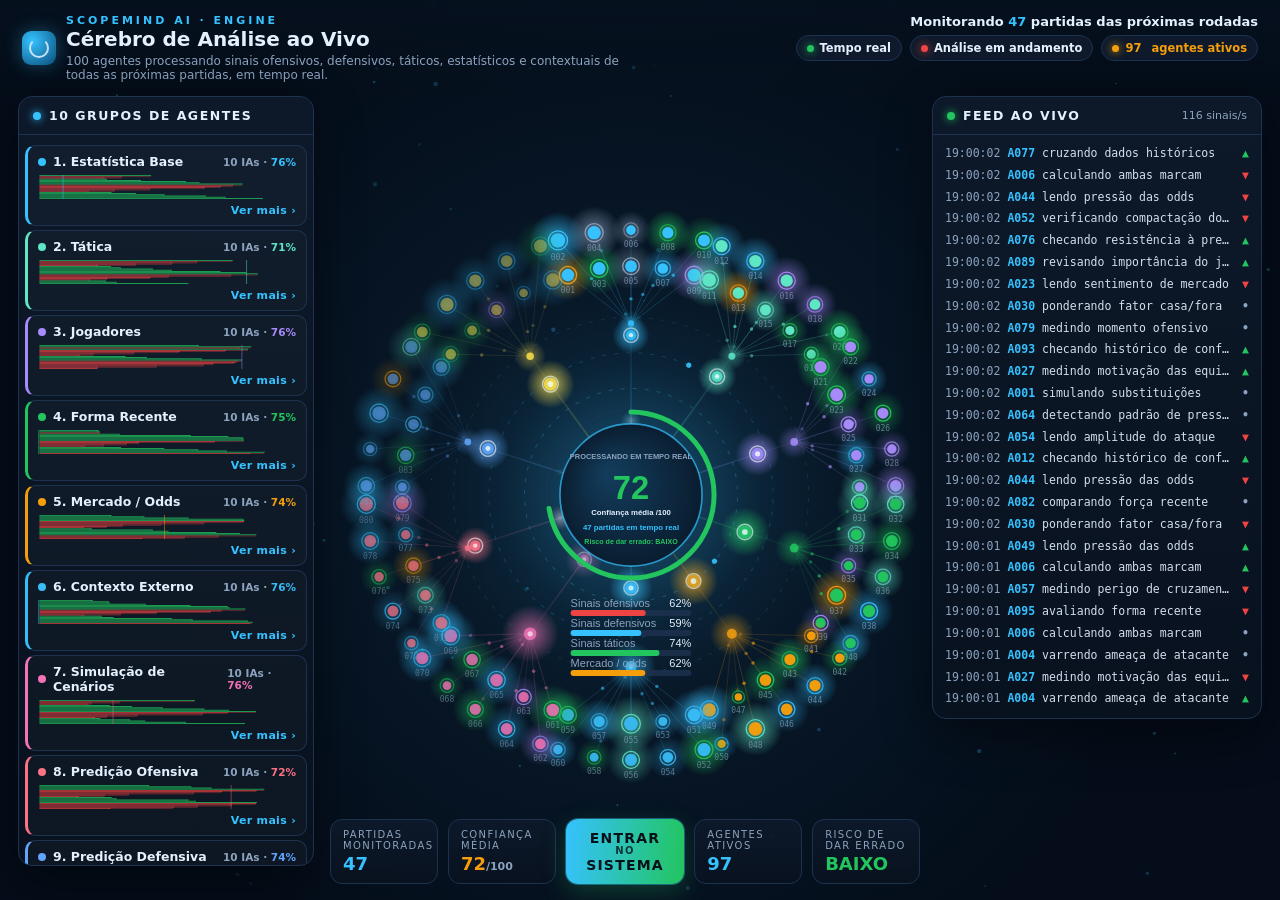
==== web/cerebro.html @ 1e718d7d "Cerebro de Analise ao Vivo como tela inicial pos-login - web/cerebro.html: tela cenografica (100 age" ====
<!doctype html>
<html lang="pt-BR">
<head>
<meta charset="utf-8">
<meta name="viewport" content="width=device-width, initial-scale=1, maximum-scale=1">
<title>Cérebro de Análise ao Vivo — ScopeMind AI</title>
<style>
  :root{
    --bg:#06111F; --panel:#0E1A2B; --border:#1E3250; --primary:#35C2FF;
    --secondary:#22C55E; --warning:#F59E0B; --danger:#EF4444;
    --text:#E5F0FF; --muted:#8CA3BF; --glow:rgba(53,194,255,.35);
  }
  *{box-sizing:border-box; -webkit-tap-highlight-color:transparent}
  html,body{margin:0; height:100%; background:var(--bg); color:var(--text);
    font-family:"Segoe UI",system-ui,-apple-system,Roboto,Arial,sans-serif; overflow:hidden}
  #stage{position:fixed; inset:0; overflow:hidden}
  canvas#scene{position:absolute; inset:0; display:block}

  /* ===== Cabeçalho ===== */
  #header{position:absolute; top:0; left:0; right:0; padding:14px 22px;
    display:flex; align-items:flex-start; gap:18px; pointer-events:none;
    background:linear-gradient(180deg, rgba(6,17,31,.88) 0%, rgba(6,17,31,0) 100%); z-index:6}
  #header .brand{display:flex; align-items:center; gap:10px; pointer-events:auto}
  .logo-mark{width:34px;height:34px;border-radius:9px;
    background:radial-gradient(circle at 30% 30%, #35C2FF, #0a4f7a);
    box-shadow:0 0 18px var(--glow); position:relative; flex:0 0 auto}
  .logo-mark::after{content:""; position:absolute; inset:7px; border-radius:50%;
    border:2px solid rgba(229,240,255,.85); border-top-color:transparent; animation:spin 3.2s linear infinite}
  .h-titles{min-width:0}
  .h-kicker{font-size:11px; letter-spacing:3px; color:var(--primary); font-weight:700; text-transform:uppercase}
  .h-title{font-size:20px; font-weight:800; line-height:1.15; margin-top:1px}
  .h-sub{font-size:12px; color:var(--muted); margin-top:3px; max-width:560px}
  .h-right{margin-left:auto; display:flex; flex-direction:column; align-items:flex-end; gap:6px; pointer-events:auto}
  .chips{display:flex; gap:8px; flex-wrap:wrap; justify-content:flex-end}
  .chip{display:inline-flex; align-items:center; gap:6px; font-size:11.5px; font-weight:700;
    padding:5px 10px; border-radius:999px; background:var(--panel); border:1px solid var(--border)}
  .chip .dot{width:7px;height:7px;border-radius:50%; background:var(--secondary); box-shadow:0 0 8px var(--secondary)}
  .chip.live .dot{background:var(--danger); box-shadow:0 0 10px var(--danger); animation:blink 1.1s infinite}
  .chip.amber{color:var(--warning)}
  .h-mon{font-size:13px; color:var(--text); font-weight:700}
  .h-mon b{color:var(--primary)}
  .switcher{display:flex; gap:4px; background:var(--panel); border:1px solid var(--border); border-radius:10px; padding:4px}
  .switcher button{font:inherit; font-size:11.5px; font-weight:700; color:var(--muted); background:transparent;
    border:0; padding:6px 12px; border-radius:7px; cursor:pointer; transition:.18s}
  .switcher button.on{background:linear-gradient(180deg,#13314f,#0c2238); color:var(--text); box-shadow:0 0 0 1px var(--border)}

  /* ===== Painel esquerdo: 10 grupos ===== */
  #groups{position:absolute; top:96px; left:18px; width:296px; max-height:calc(100% - 130px);
    background:linear-gradient(180deg, rgba(14,26,43,.92), rgba(9,18,31,.92));
    border:1px solid var(--border); border-radius:14px; backdrop-filter:blur(6px);
    display:flex; flex-direction:column; overflow:hidden; z-index:6; box-shadow:0 16px 50px rgba(0,0,0,.45)}
  #groups .g-head{display:flex; align-items:center; gap:8px; padding:11px 14px; border-bottom:1px solid var(--border)}
  #groups .g-head h3{margin:0; font-size:12.5px; letter-spacing:1.5px; text-transform:uppercase}
  #groups .g-head .dot{width:8px;height:8px;border-radius:50%;background:var(--primary);box-shadow:0 0 8px var(--primary);animation:blink 1.3s infinite}
  #glist{overflow-y:auto; overflow-x:hidden; padding:6px}
  #glist::-webkit-scrollbar{width:6px} #glist::-webkit-scrollbar-thumb{background:var(--border); border-radius:4px}
  .g-block{display:block; width:100%; text-align:left; cursor:pointer; margin:4px 0; padding:8px 10px;
    background:rgba(255,255,255,.02); border:1px solid var(--border); border-left-width:3px; border-radius:10px;
    transition:.15s; font:inherit; color:var(--text)}
  .g-block:hover{background:rgba(53,194,255,.08); transform:translateX(2px)}
  .g-block .g-top{display:flex; align-items:center; gap:7px}
  .g-block .g-dot{width:8px;height:8px;border-radius:50%; flex:0 0 auto; animation:pulseDot 1.6s infinite}
  .g-block .g-name{font-size:12.5px; font-weight:700}
  .g-block .g-meta{margin-left:auto; font-size:10.5px; color:var(--muted); font-weight:700}
  .g-block canvas{display:block; width:100%; height:24px; margin-top:6px}
  .g-block .g-more{margin-top:5px; font-size:11px; font-weight:800; text-align:right; color:var(--primary); letter-spacing:.3px}

  /* ===== Feed lateral ===== */
  #feed{position:absolute; top:96px; right:18px; width:330px; max-height:calc(100% - 130px);
    background:linear-gradient(180deg, rgba(14,26,43,.92), rgba(9,18,31,.92));
    border:1px solid var(--border); border-radius:14px; backdrop-filter:blur(6px);
    display:flex; flex-direction:column; overflow:hidden; z-index:6; box-shadow:0 16px 50px rgba(0,0,0,.45)}
  #feed .f-head{display:flex; align-items:center; gap:8px; padding:11px 14px; border-bottom:1px solid var(--border)}
  #feed .f-head .dot{width:8px;height:8px;border-radius:50%;background:var(--secondary);box-shadow:0 0 8px var(--secondary);animation:blink 1.3s infinite}
  #feed .f-head h3{margin:0; font-size:12.5px; letter-spacing:1.5px; text-transform:uppercase}
  #feed .f-head .count{margin-left:auto; font-size:11px; color:var(--muted)}
  #feedlist{padding:8px 12px; overflow:hidden; font-family:"Consolas",ui-monospace,monospace; font-size:11.5px; line-height:1.55}
  .f-row{display:flex; gap:7px; padding:2px 0; opacity:0; transform:translateY(-4px); animation:fin .35s forwards}
  .f-row .t{color:var(--muted)}
  .f-row .a{color:var(--primary); font-weight:700; flex:0 0 auto}
  .f-row .m{color:var(--text); opacity:.92; min-width:0; overflow:hidden; text-overflow:ellipsis; white-space:nowrap}
  .f-row .imp{margin-left:auto; font-weight:700}
  .imp.up{color:var(--secondary)} .imp.dn{color:var(--danger)} .imp.nu{color:var(--muted)}

  /* metrics bar */
  #metrics{position:absolute; left:330px; bottom:16px; right:360px; z-index:6;
    display:flex; gap:10px; align-items:stretch}
  .metric{flex:1; background:linear-gradient(180deg, rgba(14,26,43,.9), rgba(9,18,31,.9));
    border:1px solid var(--border); border-radius:12px; padding:9px 12px; min-width:0}
  .metric .lbl{font-size:10px; letter-spacing:1.4px; text-transform:uppercase; color:var(--muted)}
  .metric .val{font-size:18px; font-weight:800; margin-top:2px; white-space:nowrap}
  .metric .val small{font-size:11px; color:var(--muted); font-weight:600}
  .metric.cy .val{color:var(--primary)} .metric.gr .val{color:var(--secondary)}
  .metric.am .val{color:var(--warning)} .metric.rd .val{color:var(--secondary)}
  .metric-btn{flex:1.3; cursor:pointer; border:0; font:inherit; letter-spacing:1.2px;
    color:#061018; background:linear-gradient(95deg,#35C2FF,#22C55E); border-radius:12px;
    display:flex; flex-direction:column; align-items:center; justify-content:center; gap:1px; line-height:1.04;
    box-shadow:0 0 0 1px rgba(53,194,255,.4), 0 8px 26px rgba(34,197,94,.25);
    transition:transform .15s, filter .15s; animation:ctaPulse 2.6s ease-in-out infinite}
  .metric-btn b{font-size:14px; font-weight:800}
  .metric-btn .mid{font-size:10px; font-weight:700; opacity:.78}
  .metric-btn:hover{filter:brightness(1.08); transform:translateY(-2px)}
  @keyframes ctaPulse{0%,100%{box-shadow:0 0 0 1px rgba(53,194,255,.4),0 6px 22px rgba(34,197,94,.22)}
    50%{box-shadow:0 0 0 1px rgba(53,194,255,.75),0 12px 34px rgba(34,197,94,.55)}}
  #toast{position:absolute; left:50%; bottom:82px; transform:translateX(-50%) translateY(8px); z-index:25;
    background:rgba(8,18,32,.96); border:1px solid var(--primary); color:var(--text);
    padding:10px 16px; border-radius:12px; font-size:13px; font-weight:600; opacity:0;
    pointer-events:none; transition:.2s; box-shadow:0 12px 40px rgba(0,0,0,.5)}
  #toast.on{opacity:1; transform:translateX(-50%) translateY(0)}

  /* tooltip + modais */
  #tip{position:absolute; z-index:20; pointer-events:none; max-width:250px; padding:10px 12px;
    background:rgba(8,18,32,.97); border:1px solid var(--primary); border-radius:11px;
    box-shadow:0 12px 40px rgba(0,0,0,.5); font-size:12px; opacity:0; transform:translateY(4px); transition:opacity .12s, transform .12s}
  #tip.on{opacity:1; transform:translateY(0)}
  #tip .tt-name{font-weight:800}
  #tip .tt-cat{font-size:10.5px; letter-spacing:1px; text-transform:uppercase; margin-top:1px}
  #tip .tt-row{display:flex; justify-content:space-between; gap:14px; margin-top:5px; color:var(--muted)}
  #tip .tt-row b{color:var(--text)}
  #tip canvas{margin-top:7px; width:226px; height:34px; display:block; border-radius:6px; background:rgba(255,255,255,.03)}

  .ovl{position:absolute; inset:0; z-index:30; display:none; align-items:center; justify-content:center;
    background:rgba(3,9,17,.62); backdrop-filter:blur(3px)}
  .ovl.on{display:flex; animation:fin .2s}
  .modal-card{width:min(460px,92vw); background:linear-gradient(180deg,#0E1A2B,#091421);
    border:1px solid var(--primary); border-radius:18px; padding:22px; box-shadow:0 30px 80px rgba(0,0,0,.6)}
  .modal-card h2{margin:0 0 2px; font-size:19px}
  .modal-card .mc-cat{font-size:11px; letter-spacing:2px; text-transform:uppercase; font-weight:700}
  .modal-card .mc-grid{display:grid; grid-template-columns:1fr 1fr; gap:10px; margin:16px 0}
  .mc-box{background:rgba(255,255,255,.03); border:1px solid var(--border); border-radius:10px; padding:10px 12px}
  .mc-box .k{font-size:10px; letter-spacing:1px; text-transform:uppercase; color:var(--muted)}
  .mc-box .v{font-size:16px; font-weight:800; margin-top:2px}
  .modal-card p{color:var(--muted); font-size:13px; line-height:1.55; margin:8px 0 0}
  .modal-card .mc-conn{font-size:12px; margin-top:10px}
  .modal-card .mc-conn span{display:inline-block; margin:3px 4px 0 0; padding:3px 9px; border-radius:999px;
    background:rgba(53,194,255,.12); border:1px solid rgba(53,194,255,.35); font-size:11px}
  .mc-close{margin-top:18px; width:100%; font:inherit; font-weight:800; cursor:pointer;
    padding:11px; border-radius:11px; border:0; color:#061018; background:linear-gradient(90deg,#35C2FF,#22C55E)}
  /* lista de IAs do grupo */
  #gmCard{width:min(520px,94vw)}
  #gmList{max-height:54vh; overflow-y:auto; margin:14px 0 4px}
  .ia-row{display:flex; align-items:center; gap:10px; padding:8px 10px; border:1px solid var(--border);
    border-radius:10px; margin:6px 0; background:rgba(255,255,255,.02)}
  .ia-row .ia-dot{width:9px;height:9px;border-radius:50%; flex:0 0 auto}
  .ia-row .ia-n{font-size:13px; font-weight:700}
  .ia-row .ia-s{font-size:11px; color:var(--muted)}
  .ia-row .ia-c{margin-left:auto; font-size:13px; font-weight:800; color:var(--secondary)}

  #hint{position:absolute; left:50%; bottom:74px; transform:translateX(-50%); z-index:6;
    font-size:11.5px; color:var(--muted); background:rgba(8,18,32,.6); border:1px solid var(--border);
    padding:5px 12px; border-radius:999px; pointer-events:none}
  #lowmo{position:absolute; right:18px; bottom:16px; z-index:7; pointer-events:auto;
    background:var(--panel); border:1px solid var(--border); color:var(--muted);
    font:inherit; font-size:11px; font-weight:700; padding:8px 12px; border-radius:10px; cursor:pointer; display:none}

  @keyframes spin{to{transform:rotate(360deg)}}
  @keyframes blink{50%{opacity:.25}}
  @keyframes pulseDot{50%{box-shadow:0 0 9px currentColor; opacity:.55}}
  @keyframes fin{from{opacity:0; transform:translateY(-4px)} to{opacity:1; transform:translateY(0)}}

  @media (max-width:1080px){ #groups{display:none} #metrics{left:18px} }
  @media (max-width:920px){ #feed{display:none} #metrics{right:18px} .h-sub{display:none} }
</style>
</head>
<body>
<div id="stage">
  <canvas id="scene"></canvas>

  <div id="header">
    <div class="brand">
      <div class="logo-mark"></div>
      <div class="h-titles">
        <div class="h-kicker">ScopeMind AI · Engine</div>
        <div class="h-title">Cérebro de Análise ao Vivo</div>
        <div class="h-sub">100 agentes processando sinais ofensivos, defensivos, táticos, estatísticos e contextuais de todas as próximas partidas, em tempo real.</div>
      </div>
    </div>
    <div class="h-right">
      <div class="h-mon">Monitorando <b id="matchCount">47</b> partidas das próximas rodadas</div>
      <div class="chips">
        <span class="chip"><span class="dot"></span>Tempo real</span>
        <span class="chip live"><span class="dot"></span>Análise em andamento</span>
        <span class="chip amber"><span class="dot" style="background:#F59E0B;box-shadow:0 0 8px #F59E0B"></span><b id="activeCount">100</b>&nbsp;agentes ativos</span>
      </div>
    </div>
  </div>

  <!-- Painel esquerdo: 10 grupos -->
  <div id="groups">
    <div class="g-head"><span class="dot"></span><h3>10 grupos de agentes</h3></div>
    <div id="glist"></div>
  </div>

  <!-- Feed -->
  <div id="feed">
    <div class="f-head"><span class="dot"></span><h3>Feed ao vivo</h3><span class="count" id="feedCount">— sinais/s</span></div>
    <div id="feedlist"></div>
  </div>

  <div id="metrics">
    <div class="metric cy"><div class="lbl">Partidas monitoradas</div><div class="val" id="mMatches">47</div></div>
    <div class="metric am"><div class="lbl">Confiança média</div><div class="val" id="mConf">72<small>/100</small></div></div>
    <button class="metric-btn" id="enterBtn"><b>ENTRAR</b><span class="mid">NO</span><b>SISTEMA</b></button>
    <div class="metric cy"><div class="lbl">Agentes ativos</div><div class="val" id="mActive">100</div></div>
    <div class="metric rd"><div class="lbl">Risco de dar errado</div><div class="val" id="mRisk">BAIXO</div></div>
  </div>

  <div id="toast"></div>

  <div id="tip">
    <div class="tt-name" id="ttName"></div>
    <div class="tt-cat" id="ttCat"></div>
    <div class="tt-row"><span>Status</span><b id="ttStatus"></b></div>
    <div class="tt-row"><span>Confiança local</span><b id="ttConf"></b></div>
    <div class="tt-row"><span>Última ação</span><b id="ttMsg"></b></div>
    <canvas id="ttChart" width="452" height="68"></canvas>
  </div>

  <!-- modal de UM agente -->
  <div id="modal" class="ovl">
    <div class="modal-card">
      <div class="mc-cat" id="mdCat"></div>
      <h2 id="mdName"></h2>
      <div class="mc-grid">
        <div class="mc-box"><div class="k">Status</div><div class="v" id="mdStatus"></div></div>
        <div class="mc-box"><div class="k">Confiança local</div><div class="v" id="mdConf"></div></div>
        <div class="mc-box"><div class="k">Nível de atividade</div><div class="v" id="mdAct"></div></div>
        <div class="mc-box"><div class="k">Força do sinal</div><div class="v" id="mdSig"></div></div>
      </div>
      <p id="mdRole"></p>
      <div class="mc-conn"><b>Conectado a:</b> <span id="mdConn"></span></div>
      <button class="mc-close" id="mdClose">Fechar</button>
    </div>
  </div>

  <!-- modal de UM grupo (10 IAs) -->
  <div id="gmodal" class="ovl">
    <div class="modal-card" id="gmCard">
      <div class="mc-cat" id="gmCat"></div>
      <h2 id="gmName"></h2>
      <div id="gmList"></div>
      <button class="mc-close" id="gmClose">Fechar</button>
    </div>
  </div>
</div>

<script>
"use strict";
/* =========================================================================
   CÉREBRO DE ANÁLISE AO VIVO — camada visual cenográfica (JavaScript puro).
   Centro global: recebe sinais de TODAS as próximas partidas ao mesmo tempo.
   "O usuário deve sentir que entrou dentro do cérebro da plataforma."
   ========================================================================= */
var THEME = {
  bg:"#06111F", panel:"#0E1A2B", border:"#1E3250", primary:"#35C2FF",
  secondary:"#22C55E", warning:"#F59E0B", danger:"#EF4444",
  text:"#E5F0FF", muted:"#8CA3BF", glow:"rgba(53,194,255,.35)"
};

/* 10 grupos × 10 IAs (nomes em PORTUGUÊS) */
var CATEGORIES = [
  { key:"statistics", label:"Estatística Base", color:"#35C2FF", names:[
    "Estatísticas Históricas","Frequência de Gols","Padrão de Posse","Analisador de Finalizações","Leitor de xG",
    "Métricas Defensivas","Fator Casa/Fora","Lógica de Gols Sofridos","Modelo de Ritmo de Jogo","Modelo de Recuperação de Bola"]},
  { key:"tactical", label:"Tática", color:"#5EE6C5", names:[
    "Leitor de Formação","Leitor de Forma Tática","Detector de Pressão","Analisador de Transições","Leitor de Bloco Baixo",
    "IA de Uso de Amplitude","IA de Construção de Jogo","IA de Ameaça em Bola Parada","IA de Controle de Espaço","IA de Confronto Tático"]},
  { key:"players", label:"Jogadores", color:"#A78BFA", names:[
    "Detector de Artilheiro","IA de Ameaça de Finalização","IA de Meia Criativo","IA de Posicionamento de Atacante","IA de Influência da Escalação",
    "IA de Impacto de Jogador-Chave","IA de Sensibilidade a Lesões","IA de Impacto de Substituições","Monitor de Craque","IA de Combinações Ofensivas"]},
  { key:"form", label:"Forma Recente", color:"#22C55E", names:[
    "IA dos Últimos 5 Jogos","IA de Tendência de Momento","IA de Sequência de Vitórias","IA de Tendência de Gols","IA de Forma Defensiva",
    "IA de Ritmo Ofensivo","IA de Jogos sem Sofrer Gol","IA de Padrão de Empates","IA de Regressão de Forma","Índice de Força Recente"]},
  { key:"market", label:"Mercado / Odds", color:"#F59E0B", names:[
    "IA de Sentimento de Mercado","IA de Pressão das Odds","IA de Viés do Público","IA de Risco do Favorito","Detector de Zebra",
    "Modelo de Mais/Menos Gols","Modelo de Ambas Marcam","IA de Probabilidade de Placar","IA de Tendência do 1º Tempo","IA de Projeção de Escanteios"]},
  { key:"context", label:"Contexto Externo", color:"#38BDF8", names:[
    "IA de Impacto do Clima","IA de Desgaste por Viagem","IA de Risco de Amistoso","IA de Índice de Motivação","IA de Contexto do Estádio",
    "IA de Campo Neutro","IA de Estresse de Calendário","IA de Probabilidade de Rodízio","IA de Sinal Psicológico","IA de Importância do Jogo"]},
  { key:"scenarios", label:"Simulação de Cenários", color:"#F472B6", names:[
    "Motor de Cenários 1","Motor de Cenários 2","Motor de Cenários 3","Motor de Cenários 4","Motor de Cenários 5",
    "Motor de Cenários 6","Motor de Cenários 7","Motor de Cenários 8","Motor de Cenários 9","Motor de Cenários 10"]},
  { key:"attack", label:"Predição Ofensiva", color:"#FB7185", names:[
    "IA de Ameaça de Gol","Analisador de Entradas na Área","IA de Qualidade de Finalização","IA de Volume de Finalizações","IA de Fluxo Ofensivo",
    "IA de Ameaça de Contra-ataque","IA de Perigo de Cruzamentos","IA de Pressão no Último Terço","IA de Calor do Atacante","IA de Janela de Gol"]},
  { key:"defense", label:"Predição Defensiva", color:"#60A5FA", names:[
    "IA de Solidez Defensiva","IA de Risco de Erro","IA de Resistência à Pressão","IA de Compactação","IA de Velocidade de Recuperação",
    "IA de Defesa Aérea","IA de Vulnerabilidade em Transições","IA de Defesa em Bola Parada","IA de Queda no Fim do Jogo","IA de Estresse Defensivo"]},
  { key:"consensus", label:"Consolidação Final", color:"#FDE047", names:[
    "IA Construtora de Consenso","IA Resolvedora de Conflitos","IA de Fusão de Sinais","IA Motor de Confiança","IA Preditora de Placar",
    "Sintetizador de Placar Final","IA Medidora de Risco","IA de Veredito Final","Núcleo Cerebral da Partida","Publicador de Resultados"]}
];

var STATUSES = [
  {k:"idle",      label:"Em espera",    color:"#8CA3BF"},
  {k:"scanning",  label:"Varrendo",     color:"#35C2FF"},
  {k:"processing",label:"Processando",  color:"#38BDF8"},
  {k:"comparing", label:"Comparando",   color:"#A78BFA"},
  {k:"validating",label:"Validando",    color:"#22C55E"},
  {k:"sending",   label:"Enviando sinal",color:"#F59E0B"},
  {k:"updating",  label:"Atualizando",  color:"#5EE6C5"},
  {k:"sync",      label:"Sincronizado", color:"#22C55E"}
];
var STATUS_MAP={}; STATUSES.forEach(function(s){ STATUS_MAP[s.k]=s; });
var MESSAGES=[
  "analisando padrões ofensivos","cruzando dados históricos","sincronizando matriz de cenários",
  "recalculando probabilidades","validando sinais defensivos","comparando cenários de placar",
  "projetando tendências de gols","varrendo ameaça de atacante","atualizando risco do favorito",
  "lendo pressão das odds","consolidando consenso dos agentes","medindo solidez defensiva",
  "avaliando forma recente","detectando padrão de pressão","calculando xG esperado",
  "mapeando posse de bola","estimando escanteios do jogo","verificando impacto de lesões",
  "simulando substituições","ponderando fator casa/fora","analisando ritmo de jogo",
  "checando histórico de confrontos","medindo momento ofensivo","avaliando bolas paradas",
  "calculando ambas marcam","projetando placar provável","revisando tendência do 1º tempo",
  "detectando risco de zebra","lendo sentimento de mercado","avaliando desgaste por viagem",
  "medindo motivação das equipes","cruzando estatísticas de finalização","analisando transições defensivas",
  "verificando compactação do bloco","estimando volume de finalizações","recalculando confiança do modelo",
  "sincronizando sinais entre grupos","publicando revisão de resultado","comparando força recente",
  "avaliando contexto do estádio","detectando vulnerabilidade em transições","medindo perigo de cruzamentos",
  "calculando janela de gol","revisando importância do jogo","ponderando rodízio de elenco",
  "lendo amplitude do ataque","checando resistência à pressão","avaliando defesa aérea",
  "monitorando craques em campo","calculando velocidade de recuperação","fundindo sinais dos 100 agentes"];

var _seed=1337;
function rng(){ _seed=(_seed*1664525+1013904223)%4294967296; return _seed/4294967296; }
function pick(a){ return a[(rng()*a.length)|0]; }
function clamp(v,a,b){ return v<a?a:(v>b?b:v); }
function lerp(a,b,t){ return a+(b-a)*t; }
function smooth(e0,e1,x){ var t=clamp((x-e0)/(e1-e0),0,1); return t*t*(3-2*t); }
/* Sorteia um alvo de confiança 70-85 com PESO: 70-75 comum, 76-80 raro, 81-85 muito raro */
function rollConfTarget(){
  var r=rng();
  if(r<0.80) return 70+rng()*5;     // 70-75  (comum ~80%)
  if(r<0.96) return 76+rng()*4;     // 76-80  (raro ~16%)
  return 81+rng()*4;                // 81-85  (muito raro ~4%)
}

function generateAgents(){
  var list=[], gi=0;
  for(var c=0;c<CATEGORIES.length;c++){
    var cat=CATEGORIES[c];
    for(var n=0;n<cat.names.length;n++){
      var trend=[], base=0.45+rng()*0.2;
      for(var t=0;t<7;t++){ base=clamp(base+(rng()-0.5)*0.22,0.08,0.95); trend.push(base); }
      list.push({
        id:"Agente "+String(gi+1).padStart(3,"0"), idx:gi, name:cat.names[n],
        category:cat.key, catLabel:cat.label, color:cat.color,
        status: gi<6?"idle":pick(["scanning","processing","comparing","validating","updating"]),
        activityLevel:30+(rng()*70)|0, confidence:Math.round(rollConfTarget()), confTarget:rollConfTarget(), signalStrength:35+(rng()*60)|0,
        x:0,y:0,hubX:0,hubY:0,ang:0, pulse:rng()*Math.PI*2,
        miniTrend:trend, miniDisp:trend.slice(), lastMessage:pick(MESSAGES), cluster:c, connectedTo:[]
      });
      gi++;
    }
  }
  for(var i=0;i<list.length;i++){
    var a=list[i], cs=a.cluster*10;
    a.connectedTo=[list[cs+((a.idx+1)%10)].id, list[cs+((a.idx+3)%10)].id];
  }
  return list;
}

/* núcleo GLOBAL (não é mais de 1 partida). Híbrido pode receber valores reais
   via window.CEREBRO_GLOBAL = {matches, confidence, signals} */
var coreLive = { conf:72, confTarget:73, matches:47,
  offensive:64, defensive:58, tactical:71, market:60 };

var AGENTS=generateAgents();
var MODE="demo", LOWMO=false;
var canvas=document.getElementById("scene"), ctx=canvas.getContext("2d");
var W=0,H=0,DPR=1, cx=0,cy=0, baseR=0, groupsVisible=true, feedVisible=true;
var particles=[], startT=null, lastTick=0, hoverAgent=null, openGroup=null, coreIngest=0;
var SMALL_SPEED=0.78, BIG_SPEED=0.045;   // bola grande MUITO lenta (majestosa, carregada)
var Gcanv=[]; // canvases dos 10 blocos de grupo
var Gstate=[]; // estado animado de cada grupo

/* ===== blocos de grupo (DOM) ===== */
function buildGroups(){
  var list=document.getElementById("glist"); list.innerHTML=""; Gcanv=[]; Gstate=[];
  for(var k=0;k<CATEGORIES.length;k++){
    var cat=CATEGORIES[k];
    var trend=[]; for(var i=0;i<20;i++) trend.push(0.4+rng()*0.3);
    Gstate.push({ conf:Math.round(rollConfTarget()), confTarget:rollConfTarget(), phase:rng()*6.28, trend:trend, disp:trend.slice() });
    var b=document.createElement("button");
    b.className="g-block"; b.style.borderLeftColor=cat.color; b.setAttribute("data-k",k);
    b.innerHTML='<div class="g-top"><span class="g-dot" style="background:'+cat.color+';color:'+cat.color+'"></span>'+
      '<span class="g-name">'+(k+1)+'. '+cat.label+'</span>'+
      '<span class="g-meta">10 IAs · <b style="color:'+cat.color+'" id="gm'+k+'">'+Gstate[k].conf+'%</b></span></div>'+
      '<canvas width="540" height="48"></canvas>'+
      '<div class="g-more">Ver mais ›</div>';
    list.appendChild(b);
    Gcanv.push(b.querySelector("canvas"));
    b.addEventListener("click", (function(kk){ return function(){ openGroupModal(kk); }; })(k));
  }
}

/* ===== layout ===== */
function layout(){
  DPR=Math.min(window.devicePixelRatio||1,2);
  W=window.innerWidth; H=window.innerHeight;
  canvas.width=(W*DPR)|0; canvas.height=(H*DPR)|0;
  canvas.style.width=W+"px"; canvas.style.height=H+"px";
  ctx.setTransform(DPR,0,0,DPR,0,0);
  groupsVisible=W>1080; feedVisible=W>920;
  var leftEdge=groupsVisible?330:0, rightEdge=feedVisible?(W-348):W;
  cx=(leftEdge+rightEdge)/2; cy=H*0.55;
  baseR=Math.min(rightEdge-leftEdge, H);
  var Rhub=baseR*0.285, d1=baseR*0.095, d2=baseR*0.155;
  for(var i=0;i<AGENTS.length;i++){
    var a=AGENTS[i], k=a.cluster, j=a.idx%10, hubAng=(-90+k*36)*Math.PI/180;
    a.hubX=cx+Rhub*Math.cos(hubAng); a.hubY=cy+Rhub*Math.sin(hubAng);
    var ring=j%2, col=(j/2)|0, angOff=(col-2)*8*Math.PI/180, dist=Rhub+(ring?d2:d1), la=hubAng+angOff;
    a.ang=la; a.x=cx+dist*Math.cos(la); a.y=cy+dist*Math.sin(la);
  }
  initParticles();
}
function initParticles(){
  particles=[]; var n=LOWMO?34:90;
  for(var i=0;i<n;i++) particles.push({x:rng()*W,y:rng()*H,vx:(rng()-0.5)*0.18,vy:(rng()-0.5)*0.18,r:0.6+rng()*1.8,a:0.15+rng()*0.4});
}

/* ===== tick lógico (~1s) ===== */
function tick(now){
  // MOVIMENTO CONSTANTE: todos os agentes mexem um pouco a cada tick (% e status
  // sempre mudando — inclusive dentro do modal de grupo aberto).
  for(var i=0;i<AGENTS.length;i++){
    var a=AGENTS[i];
    if(rng()<0.30) a.confTarget=rollConfTarget();               // confiança local 70-85 com peso
    a.confidence=clamp(Math.round(lerp(a.confidence,a.confTarget,0.3)+(rng()-0.5)*1.2),70,85);
    a.activityLevel=clamp(a.activityLevel+((rng()-0.5)*22)|0,15,100);
    a.signalStrength=clamp(a.signalStrength+((rng()-0.5)*20)|0,20,100);
    if(rng()<0.45){
      a.status=pick(["scanning","processing","comparing","validating","sending","updating","sync"]);
      a.lastMessage=pick(MESSAGES);
    }
    a.miniTrend.push(clamp(a.miniTrend[a.miniTrend.length-1]+(rng()-0.5)*0.28,0.08,0.95)); a.miniTrend.shift();
  }
  // confiança média 70-85 com peso (70-75 comum, 76-80 raro, 81-85 muito raro)
  if(rng()<0.5) coreLive.confTarget=rollConfTarget();
  coreLive.conf=clamp(lerp(coreLive.conf,coreLive.confTarget,0.25)+(rng()-0.5)*0.6,70,85);
  coreLive.matches=clamp(coreLive.matches+((rng()-0.5)*2)|0,38,58);
  coreLive.offensive=clamp(coreLive.offensive+(rng()-0.5)*4,40,90);
  coreLive.defensive=clamp(coreLive.defensive+(rng()-0.5)*4,40,90);
  coreLive.tactical=clamp(coreLive.tactical+(rng()-0.5)*4,40,90);
  coreLive.market=clamp(coreLive.market+(rng()-0.5)*4,40,90);
  // grupos
  for(var g=0;g<Gstate.length;g++){
    if(rng()<0.4) Gstate[g].confTarget=rollConfTarget();
    Gstate[g].conf=clamp(Math.round(lerp(Gstate[g].conf,Gstate[g].confTarget,0.3)+(rng()-0.5)*0.8),70,85);
    var el=document.getElementById("gm"+g); if(el) el.textContent=Gstate[g].conf+"%";
  }
  var active=0; for(var q=0;q<AGENTS.length;q++){ if(AGENTS[q].status!=="idle") active++; }
  document.getElementById("activeCount").textContent=active;
  document.getElementById("matchCount").textContent=Math.round(coreLive.matches);
  document.getElementById("mMatches").textContent=Math.round(coreLive.matches);
  document.getElementById("mConf").innerHTML=Math.round(coreLive.conf)+"<small>/100</small>";
  document.getElementById("mActive").textContent=active;
  document.getElementById("mRisk").textContent="BAIXO";   // sempre baixo
  if(openGroup!==null) renderGroupRows(openGroup);        // modal aberto: mantém em movimento
  pushFeed(now);
}

/* ===== feed (PT) ===== */
var feedN=0;
function two(x){ return (x<10?"0":"")+x; }
function clockStr(now){ var s=Math.floor(now/1000); return two((19+Math.floor(s/3600))%24)+":"+two(Math.floor(s/60)%60)+":"+two(s%60); }
function pushFeed(now){
  var perSec=108+((rng()*64)|0);                             // 108..171 sinais/s (vazão do sistema)
  document.getElementById("feedCount").textContent=perSec+" sinais/s";
  if(!feedVisible) return;
  var list=document.getElementById("feedlist");
  var rows=14+((rng()*8)|0);                                 // 14..21 linhas visíveis/s (rola rápido)
  for(var r=0;r<rows;r++){
    var a=AGENTS[(rng()*AGENTS.length)|0];
    var imp=rng(), cls=imp>0.62?"up":(imp<0.3?"dn":"nu"), sym=cls==="up"?"▲":(cls==="dn"?"▼":"•");
    var div=document.createElement("div"); div.className="f-row";
    div.innerHTML='<span class="t">'+clockStr(now)+'</span>'+
      '<span class="a">'+a.id.replace("Agente ","A")+'</span>'+
      '<span class="m">'+a.lastMessage+'</span>'+
      '<span class="imp '+cls+'">'+sym+'</span>';
    list.insertBefore(div,list.firstChild); feedN++;
  }
  while(list.childNodes.length>26) list.removeChild(list.lastChild);
}

/* ===== velas (mini, na rede) ===== */
function drawCandles(x,y,w,h,vals,scale){
  var n=vals.length, cw=w/n;
  for(var i=0;i<n;i++){
    var v=vals[i], pv=i>0?vals[i-1]:vals[i], up=v>=pv, col=up?THEME.secondary:THEME.danger;
    var bx=x+i*cw+cw*0.5, hi=y+h-Math.max(v,pv)*h, lo=y+h-Math.min(v,pv)*h, top=y+h-v*h;
    ctx.globalAlpha=scale*0.9; ctx.strokeStyle=col; ctx.lineWidth=0.8;
    ctx.beginPath(); ctx.moveTo(bx,hi-2); ctx.lineTo(bx,lo+2); ctx.stroke();
    ctx.fillStyle=col; var bw=Math.max(1.4,cw*0.5); ctx.fillRect(bx-bw/2,top-1.5,bw,3);
  }
  ctx.globalAlpha=1;
}

/* ===== velas DEITADAS dos grupos (horizontais, indo e voltando) ===== */
function drawGroupChart(cv, st, color, now){
  var x=cv.getContext("2d"), w=cv.width, h=cv.height;
  x.clearRect(0,0,w,h);
  var n=st.trend.length, ch=h/n;                  // cada vela ocupa uma FAIXA horizontal
  // varredura indo e voltando
  var sweep=(Math.sin(st.phase)*0.5+0.5);
  for(var i=0;i<n;i++){
    // valor oscila (indo e voltando) com a fase
    var target=clamp(0.5+Math.sin(st.phase*0.9+i*0.55)*0.34+(st.trend[i]-0.5)*0.4,0.06,0.97);
    st.disp[i]=lerp(st.disp[i],target,0.12);
    var v=st.disp[i], pv=i>0?st.disp[i-1]:v, up=v>=pv;
    var col=up?THEME.secondary:THEME.danger;
    var cy0=i*ch+ch*0.5;
    var len=v*(w-6);                               // comprimento horizontal
    var pvlen=pv*(w-6);
    // pavio horizontal
    x.globalAlpha=0.85; x.strokeStyle=col; x.lineWidth=0.8;
    x.beginPath(); x.moveTo(Math.min(len,pvlen)-2, cy0); x.lineTo(Math.max(len,pvlen)+2, cy0); x.stroke();
    // corpo (retângulo deitado)
    x.fillStyle=col; var bh=Math.max(1.6,ch*0.5);
    x.fillRect(3, cy0-bh/2, len, bh);
  }
  // brilho da varredura (linha vertical indo e voltando)
  x.globalAlpha=0.5; x.fillStyle=color;
  x.fillRect(sweep*(w-2), 0, 2, h);
  x.globalAlpha=1;
}

/* ===== render ===== */
function render(now){
  if(startT===null){ startT=now; lastTick=now; }
  var elapsed=now-startT, intro=smooth(0,1,elapsed/3200), motion=LOWMO?0.35:1;
  if(now-lastTick>1000){ lastTick=now; tick(elapsed); }

  ctx.clearRect(0,0,W,H);
  var bg=ctx.createRadialGradient(cx,cy,10,cx,cy,baseR*0.9);
  bg.addColorStop(0,"#0b2236"); bg.addColorStop(0.5,"#081726"); bg.addColorStop(1,"#050d18");
  ctx.fillStyle=bg; ctx.fillRect(0,0,W,H);

  for(var p=0;p<particles.length;p++){
    var o=particles[p]; o.x+=o.vx*motion; o.y+=o.vy*motion;
    if(o.x<-5)o.x=W+5; if(o.x>W+5)o.x=-5; if(o.y<-5)o.y=H+5; if(o.y>H+5)o.y=-5;
    ctx.globalAlpha=o.a*intro*0.8; ctx.fillStyle=THEME.primary;
    ctx.beginPath(); ctx.arc(o.x,o.y,o.r,0,6.283); ctx.fill();
  }
  ctx.globalAlpha=1;

  var t=now*0.001, coreR=baseR*0.118; coreIngest=0;
  ctx.save(); ctx.globalAlpha=intro;
  for(var k=0;k<10;k++){
    var hub=AGENTS[k*10];
    var grad=ctx.createLinearGradient(hub.hubX,hub.hubY,cx,cy);
    grad.addColorStop(0,hexA(CATEGORIES[k].color,0.05)); grad.addColorStop(1,hexA(CATEGORIES[k].color,0.40));
    ctx.strokeStyle=grad; ctx.lineWidth=1.6;
    ctx.beginPath(); ctx.moveTo(hub.hubX,hub.hubY); ctx.lineTo(cx,cy); ctx.stroke();
    // BOLA GRANDE: soma de sinais viajando do hub até a BORDA do núcleo, onde é
    // ABSORVIDA (não passa por baixo). Ao chegar, dissolve e dispara um "ripple"
    // de ingestão + um flash no ponto de contato — mostra a informação ENTRANDO.
    var bcol=CATEGORIES[k].color;
    var dxh=hub.hubX-cx, dyh=hub.hubY-cy, dl=Math.sqrt(dxh*dxh+dyh*dyh)||1;
    var Ex=cx+(dxh/dl)*(coreR+3), Ey=cy+(dyh/dl)*(coreR+3);  // ponto de contato na borda
    var bp=(t*BIG_SPEED + k*0.137)%1;
    var bx=lerp(hub.hubX,Ex,bp), by=lerp(hub.hubY,Ey,bp);
    var fade=bp<0.90?1:(1-(bp-0.90)/0.10);                   // só DISSOLVE ao tocar a borda
    var br=6+0.9*Math.sin(t*4+k);                            // tamanho CONSTANTE (não encolhe)
    ctx.globalAlpha=intro*Math.max(fade,0.05);
    var bgrad=ctx.createRadialGradient(bx,by,0,bx,by,br*3.6);
    bgrad.addColorStop(0,hexA(bcol,0.95)); bgrad.addColorStop(0.45,hexA(bcol,0.5)); bgrad.addColorStop(1,hexA(bcol,0));
    ctx.fillStyle=bgrad; ctx.beginPath(); ctx.arc(bx,by,br*3.6,0,6.283); ctx.fill();
    ctx.globalAlpha=intro*fade;
    ctx.fillStyle=bcol; ctx.beginPath(); ctx.arc(bx,by,br,0,6.283); ctx.fill();
    ctx.fillStyle="rgba(255,255,255,.92)"; ctx.beginPath(); ctx.arc(bx,by,br*0.42,0,6.283); ctx.fill();
    ctx.strokeStyle="rgba(255,255,255,.7)"; ctx.lineWidth=1.4;
    ctx.beginPath(); ctx.arc(bx,by,br+1.5+0.8*Math.sin(t*5+k),0,6.283); ctx.stroke();
    // EFEITO DE INGESTÃO: logo após a chegada (bp baixo = acabou de entrar) ->
    // onda saindo do núcleo + flash branco no ponto de contato.
    if(bp<0.24){
      var rp=bp/0.24;
      ctx.globalAlpha=intro*(1-rp)*0.75;
      ctx.strokeStyle=bcol; ctx.lineWidth=2.4*(1-rp)+0.4;
      ctx.beginPath(); ctx.arc(cx,cy,coreR*0.25+rp*coreR*1.05,0,6.283); ctx.stroke();
      var fg=ctx.createRadialGradient(Ex,Ey,0,Ex,Ey,13*(1-rp)+4);
      fg.addColorStop(0,"rgba(255,255,255,"+(0.85*(1-rp)).toFixed(3)+")"); fg.addColorStop(1,hexA(bcol,0));
      ctx.globalAlpha=intro; ctx.fillStyle=fg; ctx.beginPath(); ctx.arc(Ex,Ey,13*(1-rp)+4,0,6.283); ctx.fill();
      coreIngest+=(1-rp);
    }
    ctx.globalAlpha=intro;
  }
  ctx.restore();

  for(var i=0;i<AGENTS.length;i++){
    var a=AGENTS[i];
    var appear=smooth(0,1,(intro*1.5)-(i/AGENTS.length)*0.9); if(appear<=0.02) continue;
    var st=STATUS_MAP[a.status]||STATUS_MAP.idle;
    a.pulse+=0.03*motion; var pulse=0.5+0.5*Math.sin(a.pulse+i), act=a.activityLevel/100;
    ctx.globalAlpha=appear*0.5; ctx.strokeStyle=hexA(a.color,0.22+act*0.3); ctx.lineWidth=0.9;
    ctx.beginPath(); ctx.moveTo(a.x,a.y); ctx.lineTo(a.hubX,a.hubY); ctx.stroke();
    // bolinhas: cada agente envia um fluxo de informação até o hub (a "bola grande")
    var fp=(t*SMALL_SPEED+i*0.37)%1; ctx.globalAlpha=appear*0.7*Math.sin(fp*Math.PI); ctx.fillStyle=a.color;
    ctx.beginPath(); ctx.arc(lerp(a.x,a.hubX,fp),lerp(a.y,a.hubY,fp),1.7,0,6.283); ctx.fill();
    var nodeR=3.2+act*2.6+pulse*1.4; ctx.globalAlpha=appear;
    var gl=ctx.createRadialGradient(a.x,a.y,0,a.x,a.y,nodeR*4);
    gl.addColorStop(0,hexA(st.color,0.55*act+0.2)); gl.addColorStop(1,hexA(st.color,0));
    ctx.fillStyle=gl; ctx.beginPath(); ctx.arc(a.x,a.y,nodeR*4,0,6.283); ctx.fill();
    ctx.fillStyle=a.color; ctx.beginPath(); ctx.arc(a.x,a.y,nodeR,0,6.283); ctx.fill();
    ctx.strokeStyle=st.color; ctx.lineWidth=1.3; ctx.globalAlpha=appear*(0.6+0.4*pulse);
    ctx.beginPath(); ctx.arc(a.x,a.y,nodeR+2.4,0,6.283); ctx.stroke();
    if(hoverAgent===a){ ctx.strokeStyle=THEME.text; ctx.globalAlpha=appear; ctx.lineWidth=1.5;
      ctx.beginPath(); ctx.arc(a.x,a.y,nodeR+6,0,6.283); ctx.stroke(); }
    // (mantém o mini-histórico só para o gráfico do tooltip ao passar o mouse)
    for(var m=0;m<a.miniTrend.length;m++) a.miniDisp[m]=lerp(a.miniDisp[m],a.miniTrend[m],0.08*motion+0.02);
    if(appear>0.6){
      ctx.globalAlpha=appear*0.7; ctx.fillStyle=THEME.muted; ctx.font="8px Consolas,monospace";
      ctx.textAlign="center"; ctx.fillText(a.id.replace("Agente ",""),a.x,a.y+nodeR+12);
    }
  }
  ctx.globalAlpha=1;

  for(var k2=0;k2<10;k2++){
    var hb=AGENTS[k2*10], col=CATEGORIES[k2].color;
    // CARGA: mesma fase da bola grande (1 por linha). O hub cresce conforme recebe
    // as bolinhas e "estoura" no fim (solta a bola grande), voltando a ficar pequeno.
    var charge=(t*BIG_SPEED+k2*0.137)%1;
    var cz=Math.pow(charge,1.5);                    // enche devagar e acelera no fim
    var hubR=3 + cz*3.6;                             // 3 -> ~6.6 (tamanho da bola grande)
    var haloR=12 + cz*18;
    ctx.globalAlpha=intro;
    var hg=ctx.createRadialGradient(hb.hubX,hb.hubY,0,hb.hubX,hb.hubY,haloR);
    hg.addColorStop(0,hexA(col,0.42+0.4*cz)); hg.addColorStop(1,hexA(col,0));
    ctx.fillStyle=hg; ctx.beginPath(); ctx.arc(hb.hubX,hb.hubY,haloR,0,6.283); ctx.fill();
    ctx.fillStyle=col; ctx.beginPath(); ctx.arc(hb.hubX,hb.hubY,hubR,0,6.283); ctx.fill();
    // miolo branco quando está quase cheio (prestes a estourar)
    if(cz>0.55){ ctx.globalAlpha=intro*((cz-0.55)/0.45); ctx.fillStyle="rgba(255,255,255,.9)";
      ctx.beginPath(); ctx.arc(hb.hubX,hb.hubY,hubR*0.42,0,6.283); ctx.fill(); }
    ctx.globalAlpha=intro;
  }

  drawCore(now,intro,t,motion);

  // velas deitadas dos grupos (canvases DOM)
  for(var g=0; g<Gcanv.length; g++){
    Gstate[g].phase += (0.02+g*0.001)*motion + 0.006;
    drawGroupChart(Gcanv[g], Gstate[g], CATEGORIES[g].color, now);
  }

  positionTip();
  requestAnimationFrame(render);
}

function drawCore(now,intro,t,motion){
  var coreScale=smooth(0,1,(now-startT)/1400), R=baseR*0.118*(0.7+0.3*coreScale);
  var pulse=0.5+0.5*Math.sin(t*1.8)+Math.min(coreIngest*0.22,0.7);   // brilha mais ao ingerir bolas
  ctx.save(); ctx.globalAlpha=coreScale;
  var halo=ctx.createRadialGradient(cx,cy,R*0.2,cx,cy,R*3.4);
  halo.addColorStop(0,hexA(THEME.primary,0.30+0.08*pulse)); halo.addColorStop(0.5,hexA(THEME.primary,0.06)); halo.addColorStop(1,"rgba(0,0,0,0)");
  ctx.fillStyle=halo; ctx.beginPath(); ctx.arc(cx,cy,R*3.4,0,6.283); ctx.fill();
  for(var r=0;r<3;r++){
    var rr=R*(1.5+r*0.5); ctx.globalAlpha=coreScale*(0.5-r*0.12);
    ctx.strokeStyle=hexA(THEME.primary,0.5); ctx.lineWidth=1; ctx.setLineDash([4,8]);
    ctx.save(); ctx.translate(cx,cy); ctx.rotate(t*(0.25+r*0.18)*(r%2?-1:1)*motion);
    ctx.beginPath(); ctx.arc(0,0,rr,0,6.283); ctx.stroke();
    ctx.setLineDash([]); ctx.fillStyle=THEME.primary; ctx.globalAlpha=coreScale*0.9;
    ctx.beginPath(); ctx.arc(rr,0,2.6,0,6.283); ctx.fill(); ctx.restore();
  }
  ctx.setLineDash([]);
  // anel de confiança (sempre alto)
  var conf=coreLive.conf;
  ctx.lineWidth=5; ctx.lineCap="round"; ctx.strokeStyle=hexA(THEME.border,0.9);
  ctx.beginPath(); ctx.arc(cx,cy,R+12,-Math.PI/2,-Math.PI/2+6.283); ctx.stroke();
  ctx.strokeStyle=THEME.secondary; ctx.globalAlpha=coreScale;
  ctx.beginPath(); ctx.arc(cx,cy,R+12,-Math.PI/2,-Math.PI/2+6.283*(conf/100)); ctx.stroke();
  // disco
  var disc=ctx.createRadialGradient(cx-R*0.3,cy-R*0.3,R*0.1,cx,cy,R);
  disc.addColorStop(0,"#123b59"); disc.addColorStop(1,"#0a1d30");
  ctx.fillStyle=disc; ctx.beginPath(); ctx.arc(cx,cy,R,0,6.283); ctx.fill();
  ctx.strokeStyle=hexA(THEME.primary,0.7); ctx.lineWidth=1.4+pulse;
  ctx.beginPath(); ctx.arc(cx,cy,R,0,6.283); ctx.stroke();
  // textos GLOBAIS (sem partida específica)
  ctx.textAlign="center";
  ctx.fillStyle=THEME.muted; ctx.font="700 "+(R*0.105)+"px Segoe UI,sans-serif";
  ctx.fillText("PROCESSANDO EM TEMPO REAL", cx, cy-R*0.50);
  ctx.fillStyle=THEME.secondary; ctx.font="800 "+(R*0.46)+"px Segoe UI,sans-serif";
  ctx.fillText(Math.round(conf), cx, cy+R*0.06);
  ctx.fillStyle=THEME.text; ctx.font="700 "+(R*0.11)+"px Segoe UI,sans-serif";
  ctx.fillText("Confiança média /100", cx, cy+R*0.28);
  ctx.fillStyle=THEME.primary; ctx.font="700 "+(R*0.11)+"px Segoe UI,sans-serif";
  ctx.fillText(Math.round(coreLive.matches)+" partidas em tempo real", cx, cy+R*0.49);
  ctx.fillStyle=THEME.secondary; ctx.font="700 "+(R*0.10)+"px Segoe UI,sans-serif";
  ctx.fillText("Risco de dar errado: BAIXO", cx, cy+R*0.69);
  ctx.restore();
  // barras de fluxo de sinais (genéricas, não de uma partida)
  drawSignalBars(cx, cy+R*1.62, R*1.7, coreScale);
}

function drawSignalBars(x,y,w,alpha){
  var items=[["Sinais ofensivos",coreLive.offensive,THEME.danger],["Sinais defensivos",coreLive.defensive,THEME.primary],
            ["Sinais táticos",coreLive.tactical,THEME.secondary],["Mercado / odds",coreLive.market,THEME.warning]];
  var bw=w, bh=6, gap=14;
  ctx.save(); ctx.globalAlpha=alpha; ctx.textAlign="left";
  for(var i=0;i<items.length;i++){
    var yy=y+i*(bh+gap);
    ctx.fillStyle=hexA(THEME.border,0.8); rrect(x-bw/2,yy,bw,bh,3); ctx.fill();
    ctx.fillStyle=items[i][2]; rrect(x-bw/2,yy,bw*(items[i][1]/100),bh,3); ctx.fill();
    ctx.fillStyle=THEME.muted; ctx.font="11px Segoe UI,sans-serif"; ctx.fillText(items[i][0],x-bw/2,yy-3);
    ctx.fillStyle=THEME.text; ctx.textAlign="right"; ctx.fillText(Math.round(items[i][1])+"%",x+bw/2,yy-3); ctx.textAlign="left";
  }
  ctx.restore();
}

function rrect(x,y,w,h,r){ ctx.beginPath();
  ctx.moveTo(x+r,y); ctx.arcTo(x+w,y,x+w,y+h,r); ctx.arcTo(x+w,y+h,x,y+h,r);
  ctx.arcTo(x,y+h,x,y,r); ctx.arcTo(x,y,x+w,y,r); ctx.closePath(); }
function hexA(hex,a){ var h=hex.replace("#",""); if(h.length===3)h=h[0]+h[0]+h[1]+h[1]+h[2]+h[2];
  return "rgba("+parseInt(h.substr(0,2),16)+","+parseInt(h.substr(2,2),16)+","+parseInt(h.substr(4,2),16)+","+a+")"; }

/* ===== interação: agentes ===== */
function nearestAgent(mx,my){ var best=null,bd=18*18;
  for(var i=0;i<AGENTS.length;i++){ var a=AGENTS[i],dx=a.x-mx,dy=a.y-my,d=dx*dx+dy*dy; if(d<bd){bd=d;best=a;} } return best; }
canvas.addEventListener("mousemove",function(e){
  hoverAgent=nearestAgent(e.clientX,e.clientY); var tip=document.getElementById("tip");
  if(hoverAgent){
    document.getElementById("ttName").textContent=hoverAgent.id+" — "+hoverAgent.name;
    var ttc=document.getElementById("ttCat"); ttc.textContent=hoverAgent.catLabel; ttc.style.color=hoverAgent.color;
    var st=STATUS_MAP[hoverAgent.status]||STATUS_MAP.idle;
    var ts=document.getElementById("ttStatus"); ts.textContent=st.label; ts.style.color=st.color;
    document.getElementById("ttConf").textContent=hoverAgent.confidence+"%";
    document.getElementById("ttMsg").textContent=hoverAgent.lastMessage;
    drawTipChart(hoverAgent); tip.classList.add("on"); canvas.style.cursor="pointer";
  } else { tip.classList.remove("on"); canvas.style.cursor="default"; }
});
canvas.addEventListener("mouseleave",function(){ hoverAgent=null; document.getElementById("tip").classList.remove("on"); });
function positionTip(){ var tip=document.getElementById("tip"); if(!hoverAgent) return;
  var tw=tip.offsetWidth||240, th=tip.offsetHeight||150, x=hoverAgent.x+16, y=hoverAgent.y+16;
  if(x+tw>W-8) x=hoverAgent.x-tw-16; if(y+th>H-8) y=H-th-8;
  tip.style.left=x+"px"; tip.style.top=Math.max(8,y)+"px"; }
function drawTipChart(a){ var c=document.getElementById("ttChart"),x=c.getContext("2d");
  x.clearRect(0,0,c.width,c.height); var n=a.miniDisp.length,cw=c.width/n;
  for(var i=0;i<n;i++){ var v=a.miniDisp[i],pv=i>0?a.miniDisp[i-1]:v,up=v>=pv;
    x.fillStyle=up?THEME.secondary:THEME.danger; x.strokeStyle=x.fillStyle;
    var bx=i*cw+cw*0.5,h=c.height-10,hi=8+h-Math.max(v,pv)*h,lo=8+h-Math.min(v,pv)*h,top=8+h-v*h;
    x.lineWidth=1.2; x.beginPath(); x.moveTo(bx,hi); x.lineTo(bx,lo); x.stroke(); x.fillRect(bx-3,top-2,6,4); } }
canvas.addEventListener("click",function(e){ var a=nearestAgent(e.clientX,e.clientY); if(a) openModal(a); });
function openModal(a){
  var st=STATUS_MAP[a.status]||STATUS_MAP.idle;
  var mc=document.getElementById("mdCat"); mc.textContent=a.catLabel; mc.style.color=a.color;
  document.getElementById("mdName").textContent=a.id+" — "+a.name;
  document.getElementById("mdStatus").textContent=st.label;
  document.getElementById("mdConf").textContent=a.confidence+"%";
  document.getElementById("mdAct").textContent=a.activityLevel+"%";
  document.getElementById("mdSig").textContent=a.signalStrength+"%";
  document.getElementById("mdRole").textContent="Integra o grupo “"+a.catLabel+"”. Analisa um tipo específico de sinal "+
    "em todas as próximas partidas ao mesmo tempo e envia seu veredito ao núcleo central, que cruza os 100 agentes em tempo real.";
  document.getElementById("mdConn").innerHTML=a.connectedTo.map(function(id){return '<span>'+id+'</span>';}).join(" ");
  document.getElementById("modal").classList.add("on");
}
document.getElementById("mdClose").addEventListener("click",function(){ document.getElementById("modal").classList.remove("on"); });
document.getElementById("modal").addEventListener("click",function(e){ if(e.target.id==="modal") this.classList.remove("on"); });

/* ===== interação: grupos ===== */
function renderGroupRows(k){
  var html="";
  for(var i=0;i<AGENTS.length;i++){ if(AGENTS[i].cluster!==k) continue;
    var a=AGENTS[i], st=STATUS_MAP[a.status]||STATUS_MAP.idle;
    html+='<div class="ia-row"><span class="ia-dot" style="background:'+st.color+';box-shadow:0 0 8px '+st.color+'"></span>'+
      '<div><div class="ia-n">'+a.name+'</div><div class="ia-s">'+a.id+' · <span style="color:'+st.color+'">'+st.label+'</span></div></div>'+
      '<span class="ia-c">'+a.confidence+'%</span></div>';
  }
  document.getElementById("gmList").innerHTML=html;
}
function openGroupModal(k){
  var cat=CATEGORIES[k];
  var gc=document.getElementById("gmCat"); gc.textContent="Grupo "+(k+1)+" · 10 IAs"; gc.style.color=cat.color;
  document.getElementById("gmName").textContent=cat.label;
  renderGroupRows(k);
  openGroup=k;                              // mantém em movimento enquanto aberto
  document.getElementById("gmodal").classList.add("on");
}
function closeGroupModal(){ openGroup=null; document.getElementById("gmodal").classList.remove("on"); }
document.getElementById("gmClose").addEventListener("click",closeGroupModal);
document.getElementById("gmodal").addEventListener("click",function(e){ if(e.target.id==="gmodal") closeGroupModal(); });

/* ===== botão Entrar no sistema ===== */
function showToast(msg){ var t=document.getElementById("toast"); t.textContent=msg; t.classList.add("on");
  clearTimeout(window._tt); window._tt=setTimeout(function(){ t.classList.remove("on"); }, 2800); }
document.getElementById("enterBtn").addEventListener("click",function(){
  // Dentro do app (iframe): avisa a página principal para entrar no sistema.
  // Aberto sozinho (demo): mostra um aviso.
  if(window.parent && window.parent!==window){ window.parent.postMessage("cerebro-entrar","*"); }
  else { showToast("✅ No sistema, este botão leva você ao app (Agenda, Jogos, Conta...)."); }
});

/* ===== boot ===== */
buildGroups();
window.addEventListener("resize",layout);
layout();
requestAnimationFrame(render);
</script>
</body>
</html>
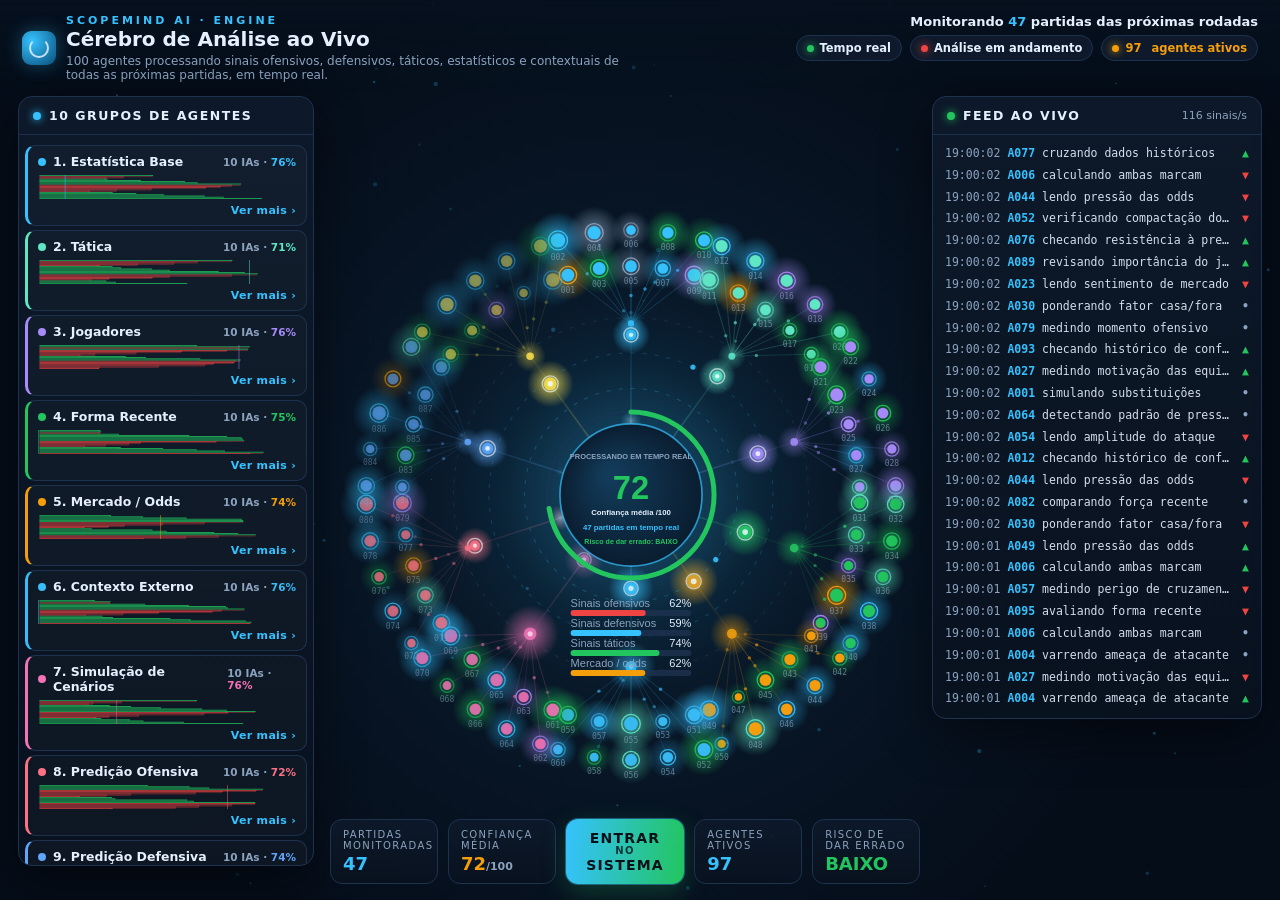
==== commit bbfe9650: "Layout responsivo para celular - styles.css: media queries (<=600px e <=380px). Principal: o menu su" ====
--- a/web/cerebro.html
+++ b/web/cerebro.html
@@ -160,6 +160,18 @@
 
   @media (max-width:1080px){ #groups{display:none} #metrics{left:18px} }
   @media (max-width:920px){ #feed{display:none} #metrics{right:18px} .h-sub{display:none} }
+  /* CELULAR: tela limpa = cérebro + botão ENTRAR cheio embaixo */
+  @media (max-width:600px){
+    #metrics{ left:12px; right:12px; bottom:12px; gap:6px; }
+    #metrics .metric{ display:none; }              /* esconde os numeros (decorativos) no celular */
+    .metric-btn{ flex:1 1 100%; padding:14px; font-size:14px; letter-spacing:1.5px; }
+    .metric-btn b{ font-size:15px; }
+    #header{ padding:10px 14px; }
+    .h-title{ font-size:16px; } .h-kicker{ font-size:9px; letter-spacing:2px; }
+    .h-mon{ font-size:11px; } .chip{ font-size:10px; padding:4px 8px; }
+    .logo-mark{ width:28px; height:28px; }
+    .h-right{ gap:4px; }
+  }
 </style>
 </head>
 <body>
